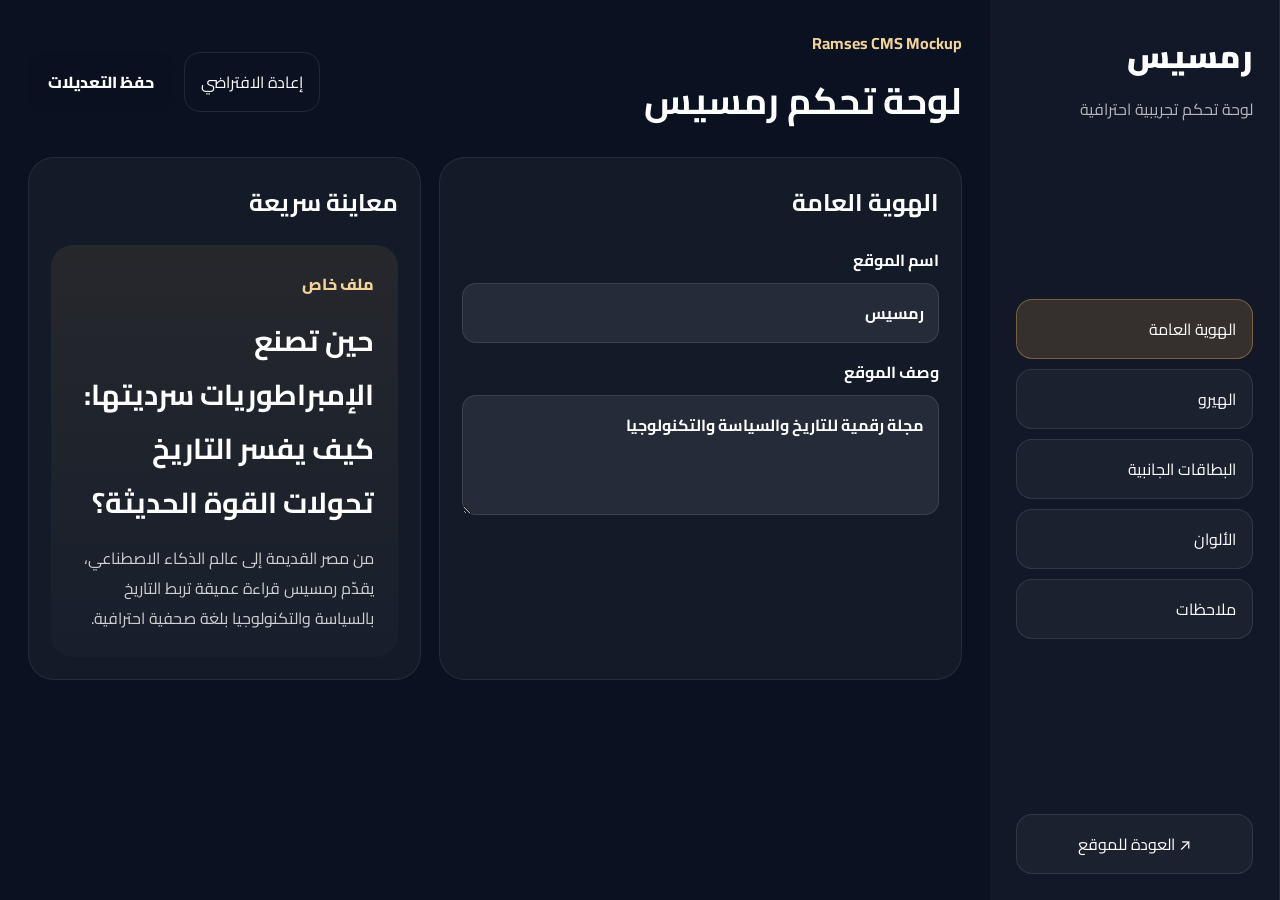
==== admin.html @ 922042e0 "Add files via upload" ====
<!DOCTYPE html>
<html lang="ar" dir="rtl">
<head>
  <meta charset="UTF-8" />
  <meta name="viewport" content="width=device-width, initial-scale=1.0" />
  <title>لوحة تحكم رمسيس</title>
  <link rel="preconnect" href="https://fonts.googleapis.com">
  <link rel="preconnect" href="https://fonts.gstatic.com" crossorigin>
  <link href="https://fonts.googleapis.com/css2?family=Cairo:wght@400;600;700;800;900&family=Inter:wght@400;500;600;700;800&display=swap" rel="stylesheet">
  <link rel="stylesheet" href="styles.css" />
</head>
<body class="admin-body">
  <div class="admin-layout">
    <aside class="admin-sidebar">
      <div>
        <div class="admin-logo">رمسيس</div>
        <p class="admin-sub">لوحة تحكم تجريبية احترافية</p>
      </div>
      <nav class="admin-nav">
        <button class="tab-btn active" data-tab="general">الهوية العامة</button>
        <button class="tab-btn" data-tab="hero">الهيرو</button>
        <button class="tab-btn" data-tab="mini">البطاقات الجانبية</button>
        <button class="tab-btn" data-tab="colors">الألوان</button>
        <button class="tab-btn" data-tab="notes">ملاحظات</button>
      </nav>
      <a href="index.html" class="back-site">↗ العودة للموقع</a>
    </aside>

    <main class="admin-main">
      <header class="admin-header">
        <div>
          <span class="admin-kicker">Ramses CMS Mockup</span>
          <h1>لوحة تحكم رمسيس</h1>
        </div>
        <div class="admin-actions">
          <button id="resetData" class="ghost-btn">إعادة الافتراضي</button>
          <button id="saveData" class="primary-btn">حفظ التعديلات</button>
        </div>
      </header>

      <section class="admin-grid">
        <div class="panel tab-panel active" id="general">
          <h2>الهوية العامة</h2>
          <label>اسم الموقع
            <input type="text" id="siteName" />
          </label>
          <label>وصف الموقع
            <textarea id="siteTag"></textarea>
          </label>
        </div>

        <div class="panel tab-panel" id="hero">
          <h2>قسم الهيرو</h2>
          <label>التصنيف
            <input type="text" id="heroCategoryInput" />
          </label>
          <label>العنوان الرئيسي
            <textarea id="heroTitleInput"></textarea>
          </label>
          <label>الوصف
            <textarea id="heroDescInput"></textarea>
          </label>
          <label>رابط الصورة
            <input type="text" id="heroImageInput" />
          </label>
        </div>

        <div class="panel tab-panel" id="mini">
          <h2>البطاقات الجانبية</h2>
          <label>بطاقة 1
            <input type="text" id="mini1Input" />
          </label>
          <label>بطاقة 2
            <input type="text" id="mini2Input" />
          </label>
          <label>بطاقة 3
            <input type="text" id="mini3Input" />
          </label>
        </div>

        <div class="panel tab-panel" id="colors">
          <h2>ألوان الواجهة</h2>
          <label>اللون الأساسي
            <input type="color" id="primaryColor" />
          </label>
          <label>لون الخلفية الداكنة
            <input type="color" id="darkColor" />
          </label>
          <label>لون البطاقات الفاتحة
            <input type="color" id="surfaceColor" />
          </label>
        </div>

        <div class="panel tab-panel" id="notes">
          <h2>مهم</h2>
          <div class="note-box">
            هذه اللوحة حالياً Front-end فقط وتخزن التعديلات داخل المتصفح عبر <strong>localStorage</strong>.
            لاحقاً يمكن تحويلها إلى لوحة تحكم حقيقية بربطها مع Supabase أو Firebase أو أي Backend.
          </div>
        </div>

        <div class="panel preview-panel">
          <h2>معاينة سريعة</h2>
          <div class="preview-card">
            <span id="previewCategory">ملف خاص</span>
            <h3 id="previewTitle">عنوان المقال الرئيسي</h3>
            <p id="previewDesc">وصف قصير للغلاف الرئيسي في الصفحة.</p>
          </div>
        </div>
      </section>
    </main>
  </div>

  <script src="admin.js"></script>
</body>
</html>
---- styles.css ----
:root {
  --bg: #0b1020;
  --bg-soft: #121a31;
  --surface: #f4efe7;
  --surface-2: #ffffff;
  --text: #111827;
  --muted: #667085;
  --gold: #b08a47;
  --gold-soft: rgba(176, 138, 71, 0.18);
  --border: rgba(255,255,255,0.12);
  --shadow: 0 16px 40px rgba(5, 10, 20, 0.12);
  --radius: 24px;
  --container: 1240px;
}

* { box-sizing: border-box; }
html { scroll-behavior: smooth; }
body {
  margin: 0;
  font-family: "Cairo", "Inter", system-ui, sans-serif;
  color: var(--text);
  background: linear-gradient(180deg, #f8f6f1 0%, #ffffff 28%, #f8f6f1 100%);
}
a { color: inherit; text-decoration: none; }
img { max-width: 100%; display: block; }
.container { width: min(100% - 32px, var(--container)); margin: 0 auto; }

.topbar {
  position: sticky; top: 0; z-index: 50;
  background: rgba(10, 15, 30, 0.9);
  backdrop-filter: blur(16px);
  border-bottom: 1px solid var(--border);
}
.topbar-inner {
  min-height: 76px; display: flex; align-items: center; justify-content: space-between; gap: 20px;
}
.brand-wrap { display: flex; align-items: center; gap: 14px; color: #fff; }
.menu-btn, .lang-toggle, .admin-link {
  border: 1px solid rgba(255,255,255,.16);
  background: rgba(255,255,255,.06);
  color: #fff; border-radius: 14px; padding: 10px 14px; font: inherit;
}
.brand { font-size: 1.9rem; font-weight: 900; letter-spacing: .3px; }
.brand-sub { color: rgba(255,255,255,.74); font-size: .95rem; }
.top-actions { display: flex; align-items: center; gap: 10px; }

.main-nav {
  background: #fff; border-bottom: 1px solid rgba(17,24,39,.08);
}
.nav-inner {
  min-height: 58px; display: flex; align-items: center; gap: 26px; overflow-x: auto;
}
.nav-inner a { font-weight: 700; color: #243041; white-space: nowrap; }

.hero { padding: 28px 0 24px; }
.hero-grid { display: grid; grid-template-columns: 1.8fr .9fr; gap: 22px; }
.hero-main {
  position: relative; min-height: 600px; border-radius: 36px; overflow: hidden; box-shadow: var(--shadow);
}
.hero-main img { width: 100%; height: 100%; object-fit: cover; }
.hero-overlay {
  position: absolute; inset: 0;
  background: linear-gradient(180deg, rgba(5,8,18,.08), rgba(5,8,18,.58) 55%, rgba(5,8,18,.9));
}
.hero-content {
  position: absolute; inset-inline: 0; bottom: 0; padding: 34px;
  color: #fff; z-index: 2;
}
.eyebrow, .section-kicker, .card-tag, .mini-tag {
  display: inline-flex; align-items: center; gap: 8px;
  background: var(--gold-soft); color: var(--gold); font-weight: 800; border-radius: 999px;
  padding: 8px 14px; font-size: .88rem;
}
.hero-content h1 { font-size: clamp(2rem, 4vw, 4rem); line-height: 1.15; margin: 16px 0 12px; max-width: 820px; }
.hero-content p { max-width: 780px; font-size: 1.06rem; color: rgba(255,255,255,.84); }
.hero-meta { display: flex; align-items: center; gap: 10px; color: rgba(255,255,255,.8); font-size: .95rem; margin-top: 12px; }
.hero-side { display: grid; gap: 16px; }
.mini-card {
  background: #fff; border: 1px solid rgba(17,24,39,.08); border-radius: 28px; padding: 22px; min-height: 188px;
  display: flex; justify-content: space-between; gap: 16px; box-shadow: var(--shadow);
}
.mini-card h3 { margin: 14px 0 0; font-size: 1.25rem; line-height: 1.35; }
.mini-arrow { font-size: 1.5rem; color: var(--gold); }

.ticker-wrap { padding: 0 0 24px; }
.ticker {
  background: linear-gradient(135deg, #121a31, #1c2746); color: #fff;
  border-radius: 22px; padding: 14px 18px; display: flex; gap: 18px; overflow: hidden; align-items: center;
}
.ticker-label { font-weight: 800; color: #f2d39a; white-space: nowrap; }
.ticker-track { display: flex; gap: 28px; white-space: nowrap; animation: ticker 22s linear infinite; }
@keyframes ticker { from { transform: translateX(0);} to { transform: translateX(-35%);} }

.section { padding: 58px 0; }
.section.alt { background: linear-gradient(180deg, rgba(10,15,30,.03), rgba(10,15,30,.06)); }
.section-head {
  display: flex; justify-content: space-between; align-items: end; gap: 20px; margin-bottom: 24px;
}
.section-head h2 { font-size: clamp(1.8rem, 2.5vw, 3rem); margin: 10px 0 0; }
.section-head p { max-width: 620px; color: var(--muted); font-size: 1rem; }
.cards-grid.three { display: grid; grid-template-columns: repeat(3, 1fr); gap: 22px; }
.article-card {
  background: var(--surface-2); border-radius: 28px; overflow: hidden; box-shadow: var(--shadow); border: 1px solid rgba(17,24,39,.06);
}
.article-card img { width: 100%; height: 240px; object-fit: cover; }
.card-body { padding: 22px; }
.card-body h3 { font-size: 1.28rem; line-height: 1.4; margin: 14px 0 10px; }
.card-body p { color: var(--muted); margin: 0; }
.feature-row { display: grid; grid-template-columns: 1.45fr .8fr; gap: 22px; }
.wide-card {
  display: grid; grid-template-columns: 1.1fr 1fr; background: #fff; border-radius: 30px; overflow: hidden; box-shadow: var(--shadow);
}
.wide-card img { width: 100%; height: 100%; min-height: 420px; object-fit: cover; }
.wide-card-content { padding: 28px; align-self: center; }
.wide-card-content h3 { font-size: clamp(1.7rem, 2vw, 2.4rem); line-height: 1.28; margin: 16px 0 10px; }
.wide-card-content p { color: var(--muted); font-size: 1rem; }
.stacked-cards { display: grid; gap: 22px; }
.stack-card {
  background: #fff; border-radius: 28px; padding: 28px; box-shadow: var(--shadow); min-height: 199px; display: flex; flex-direction: column; justify-content: center;
}
.stack-card h3 { margin: 0 0 10px; font-size: 1.35rem; line-height: 1.4; }
.stack-card p { margin: 0; color: var(--muted); }

.dark-section {
  background: radial-gradient(circle at top right, rgba(176,138,71,.18), transparent 22%), linear-gradient(135deg, #08101f, #121a31 60%, #0a1324);
  color: #fff;
}
.section-head.light p, .section-kicker.light { color: rgba(255,255,255,.78); }
.stats-grid { display: grid; grid-template-columns: repeat(4, 1fr); gap: 18px; }
.stat-card {
  border: 1px solid rgba(255,255,255,.1); background: rgba(255,255,255,.04); border-radius: 24px; padding: 26px;
  display: flex; flex-direction: column; gap: 10px;
}
.stat-card strong { font-size: 2.4rem; color: #f2d39a; }

.newsletter-box {
  background: linear-gradient(135deg, #ffffff, #f5efe5); border: 1px solid rgba(17,24,39,.06); border-radius: 30px;
  padding: 30px; display: flex; justify-content: space-between; align-items: center; gap: 24px; box-shadow: var(--shadow);
}
.newsletter-form { display: flex; gap: 12px; width: min(100%, 500px); }
.newsletter-form input {
  flex: 1; min-width: 0; border: 1px solid rgba(17,24,39,.12); border-radius: 16px; padding: 15px 16px; font: inherit;
}
.newsletter-form button, .primary-btn {
  border: none; background: var(--bg); color: #fff; border-radius: 16px; padding: 15px 20px; font: inherit; font-weight: 800; cursor: pointer;
}

.footer { background: #09101d; color: #fff; padding: 30px 0; }
.footer-inner { display: flex; justify-content: space-between; gap: 20px; align-items: center; }
.footer-inner p { color: rgba(255,255,255,.72); max-width: 540px; }
.footer-links { display: flex; gap: 18px; flex-wrap: wrap; }
.footer-links a { color: rgba(255,255,255,.86); }

.reveal { opacity: 0; transform: translateY(26px); transition: .8s ease; }
.reveal.visible { opacity: 1; transform: translateY(0); }
.delay-1 { transition-delay: .1s; }
.delay-2 { transition-delay: .2s; }
.delay-3 { transition-delay: .3s; }

/* admin */
.admin-body { background: #0a1120; color: #fff; }
.admin-layout { min-height: 100vh; display: grid; grid-template-columns: 290px 1fr; }
.admin-sidebar {
  padding: 26px; border-inline-start: 1px solid rgba(255,255,255,.08); background: rgba(255,255,255,.03);
  display: flex; flex-direction: column; justify-content: space-between; gap: 24px;
}
.admin-logo { font-size: 2rem; font-weight: 900; }
.admin-sub { color: rgba(255,255,255,.68); margin: 8px 0 0; }
.admin-nav { display: grid; gap: 10px; }
.tab-btn, .ghost-btn, .back-site {
  border: 1px solid rgba(255,255,255,.1); background: rgba(255,255,255,.04); color: #fff; padding: 14px 16px;
  border-radius: 16px; font: inherit; text-align: start; cursor: pointer;
}
.tab-btn.active { background: rgba(176,138,71,.22); border-color: rgba(176,138,71,.55); }
.back-site { display: inline-block; text-align: center; }
.admin-main { padding: 28px; }
.admin-header { display: flex; justify-content: space-between; gap: 20px; align-items: center; margin-bottom: 22px; }
.admin-kicker { color: #f2d39a; font-weight: 700; }
.admin-header h1 { margin: 8px 0 0; font-size: 2.3rem; }
.admin-actions { display: flex; gap: 10px; }
.ghost-btn { background: transparent; }
.admin-grid { display: grid; grid-template-columns: 1.2fr .9fr; gap: 18px; }
.panel {
  background: rgba(255,255,255,.04); border: 1px solid rgba(255,255,255,.08); border-radius: 26px; padding: 22px;
}
.tab-panel { display: none; }
.tab-panel.active { display: block; }
.panel h2 { margin-top: 0; }
.panel label { display: block; margin-bottom: 14px; font-weight: 700; }
.panel input, .panel textarea {
  width: 100%; margin-top: 8px; background: rgba(255,255,255,.08); color: #fff; border: 1px solid rgba(255,255,255,.1);
  border-radius: 14px; padding: 14px; font: inherit;
}
.panel textarea { min-height: 120px; resize: vertical; }
.preview-card {
  min-height: 280px; border-radius: 22px; padding: 24px; background: linear-gradient(180deg, rgba(176,138,71,.12), rgba(255,255,255,.02));
  display: flex; flex-direction: column; justify-content: end; gap: 14px;
}
.preview-card span { color: #f2d39a; font-weight: 800; }
.preview-card h3 { font-size: 1.8rem; margin: 0; }
.preview-card p { margin: 0; color: rgba(255,255,255,.78); }
.note-box { color: rgba(255,255,255,.82); line-height: 1.8; }

@media (max-width: 1100px) {
  .hero-grid, .feature-row, .stats-grid, .admin-grid { grid-template-columns: 1fr; }
  .cards-grid.three { grid-template-columns: repeat(2, 1fr); }
  .wide-card { grid-template-columns: 1fr; }
  .admin-layout { grid-template-columns: 1fr; }
}

@media (max-width: 760px) {
  .topbar-inner, .section-head, .newsletter-box, .footer-inner { flex-direction: column; align-items: stretch; }
  .brand-wrap { flex-wrap: wrap; }
  .cards-grid.three { grid-template-columns: 1fr; }
  .hero-main { min-height: 500px; }
  .hero-content { padding: 22px; }
  .newsletter-form { flex-direction: column; width: 100%; }
  .admin-header { flex-direction: column; align-items: stretch; }
}
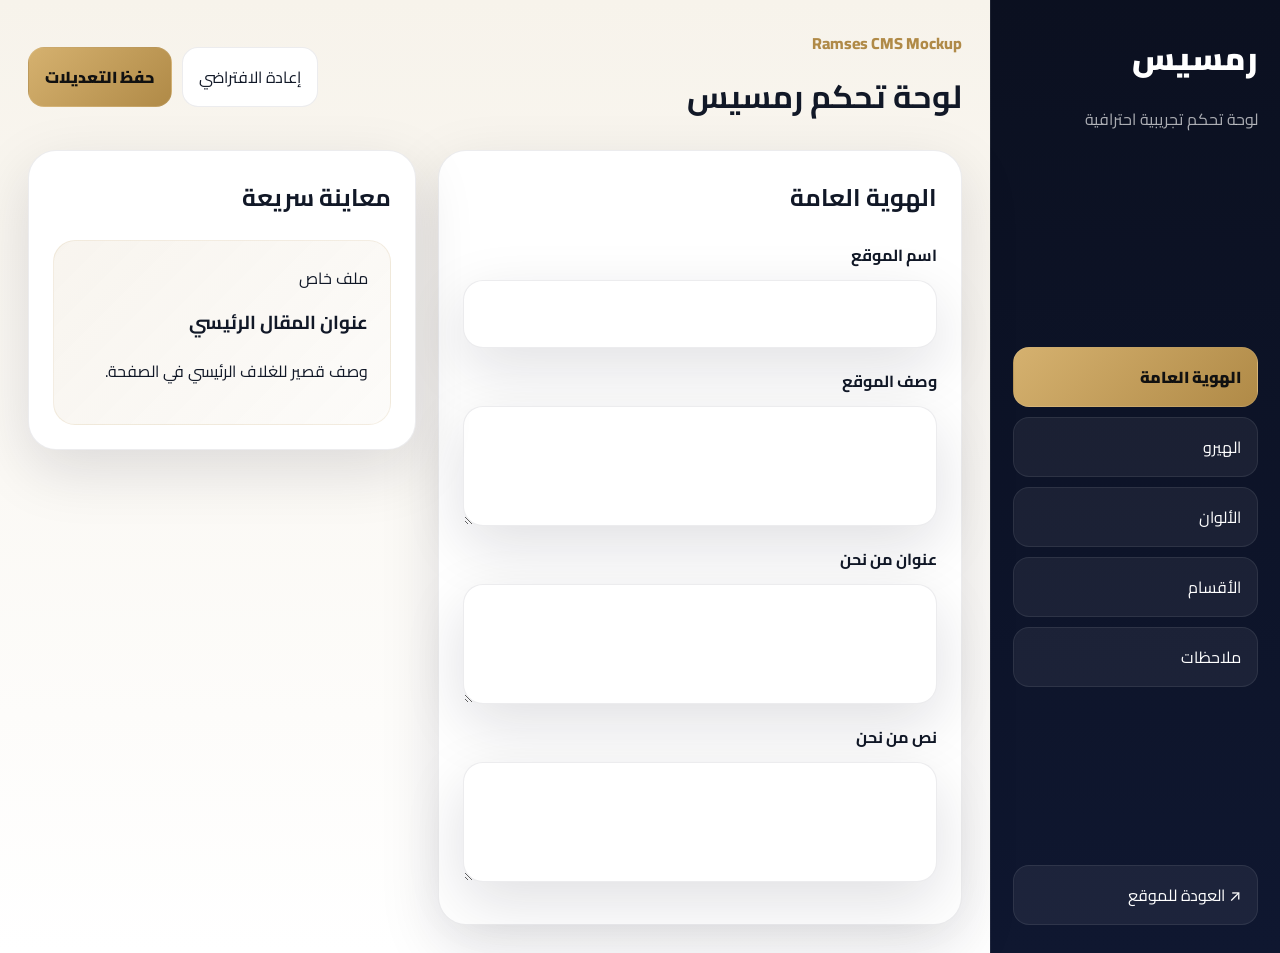
==== commit 7c5805b8: "Add files via upload" ====
--- a/admin.html
+++ b/admin.html
@@ -19,8 +19,8 @@
       <nav class="admin-nav">
         <button class="tab-btn active" data-tab="general">الهوية العامة</button>
         <button class="tab-btn" data-tab="hero">الهيرو</button>
-        <button class="tab-btn" data-tab="mini">البطاقات الجانبية</button>
         <button class="tab-btn" data-tab="colors">الألوان</button>
+        <button class="tab-btn" data-tab="sections">الأقسام</button>
         <button class="tab-btn" data-tab="notes">ملاحظات</button>
       </nav>
       <a href="index.html" class="back-site">↗ العودة للموقع</a>
@@ -41,61 +41,39 @@
       <section class="admin-grid">
         <div class="panel tab-panel active" id="general">
           <h2>الهوية العامة</h2>
-          <label>اسم الموقع
-            <input type="text" id="siteName" />
-          </label>
-          <label>وصف الموقع
-            <textarea id="siteTag"></textarea>
-          </label>
+          <label>اسم الموقع<input type="text" id="siteName" /></label>
+          <label>وصف الموقع<textarea id="siteTag"></textarea></label>
+          <label>عنوان من نحن<textarea id="aboutTitleInput"></textarea></label>
+          <label>نص من نحن<textarea id="aboutTextInput"></textarea></label>
         </div>
 
         <div class="panel tab-panel" id="hero">
           <h2>قسم الهيرو</h2>
-          <label>التصنيف
-            <input type="text" id="heroCategoryInput" />
-          </label>
-          <label>العنوان الرئيسي
-            <textarea id="heroTitleInput"></textarea>
-          </label>
-          <label>الوصف
-            <textarea id="heroDescInput"></textarea>
-          </label>
-          <label>رابط الصورة
-            <input type="text" id="heroImageInput" />
-          </label>
-        </div>
-
-        <div class="panel tab-panel" id="mini">
-          <h2>البطاقات الجانبية</h2>
-          <label>بطاقة 1
-            <input type="text" id="mini1Input" />
-          </label>
-          <label>بطاقة 2
-            <input type="text" id="mini2Input" />
-          </label>
-          <label>بطاقة 3
-            <input type="text" id="mini3Input" />
-          </label>
+          <label>التصنيف<input type="text" id="heroCategoryInput" /></label>
+          <label>العنوان الرئيسي<textarea id="heroTitleInput"></textarea></label>
+          <label>الوصف<textarea id="heroDescInput"></textarea></label>
+          <label>رابط الصورة<input type="text" id="heroImageInput" /></label>
         </div>
 
         <div class="panel tab-panel" id="colors">
           <h2>ألوان الواجهة</h2>
-          <label>اللون الأساسي
-            <input type="color" id="primaryColor" />
-          </label>
-          <label>لون الخلفية الداكنة
-            <input type="color" id="darkColor" />
-          </label>
-          <label>لون البطاقات الفاتحة
-            <input type="color" id="surfaceColor" />
-          </label>
+          <label>اللون الأساسي<input type="color" id="primaryColor" /></label>
+          <label>لون الخلفية الداكنة<input type="color" id="darkColor" /></label>
+          <label>لون البطاقات الفاتحة<input type="color" id="surfaceColor" /></label>
+        </div>
+
+        <div class="panel tab-panel" id="sections">
+          <h2>محتوى إضافي</h2>
+          <label>عنوان الاشتراك بالنشرة<textarea id="newsletterTitleInput"></textarea></label>
+          <label>نص الاشتراك<textarea id="newsletterTextInput"></textarea></label>
+          <label>روابط التواصل (سطر لكل رابط)<textarea id="socialLinksInput"></textarea></label>
         </div>
 
         <div class="panel tab-panel" id="notes">
           <h2>مهم</h2>
           <div class="note-box">
-            هذه اللوحة حالياً Front-end فقط وتخزن التعديلات داخل المتصفح عبر <strong>localStorage</strong>.
-            لاحقاً يمكن تحويلها إلى لوحة تحكم حقيقية بربطها مع Supabase أو Firebase أو أي Backend.
+            هذه اللوحة ما زالت Front-end فقط وتخزن التعديلات داخل المتصفح عبر <strong>localStorage</strong>.
+            البنية أصبحت أقوى، وفي الخطوة التالية يمكن ربط المقالات والاشتراكات ولوحة التحكم فعليًا مع Supabase.
           </div>
         </div>
 
--- a/styles.css
+++ b/styles.css
@@ -1,219 +1,355 @@
 :root {
   --bg: #0b1020;
-  --bg-soft: #121a31;
+  --bg-2: #121935;
+  --gold: #b08a47;
+  --gold-soft: rgba(176, 138, 71, 0.14);
   --surface: #f4efe7;
   --surface-2: #ffffff;
+  --surface-3: rgba(255,255,255,0.7);
   --text: #111827;
-  --muted: #667085;
-  --gold: #b08a47;
-  --gold-soft: rgba(176, 138, 71, 0.18);
-  --border: rgba(255,255,255,0.12);
-  --shadow: 0 16px 40px rgba(5, 10, 20, 0.12);
-  --radius: 24px;
+  --muted: #596579;
+  --border: rgba(255,255,255,.14);
+  --line: rgba(17,24,39,.08);
+  --shadow: 0 20px 60px rgba(12, 18, 35, 0.13);
+  --shadow-strong: 0 30px 80px rgba(8, 12, 25, 0.22);
   --container: 1240px;
+  --radius-xl: 34px;
+  --radius-lg: 26px;
+  --radius-md: 20px;
+  --transition: all .35s ease;
+}
+
+html[data-theme="dark"] {
+  --surface: #101829;
+  --surface-2: #111a2d;
+  --surface-3: rgba(16,24,41,0.82);
+  --text: #eef2ff;
+  --muted: #b3bdd0;
+  --line: rgba(255,255,255,.08);
+  --shadow: 0 20px 60px rgba(0, 0, 0, .28);
+  background: #070b14;
 }
 
 * { box-sizing: border-box; }
 html { scroll-behavior: smooth; }
 body {
   margin: 0;
-  font-family: "Cairo", "Inter", system-ui, sans-serif;
+  font-family: "Cairo", "Inter", sans-serif;
   color: var(--text);
-  background: linear-gradient(180deg, #f8f6f1 0%, #ffffff 28%, #f8f6f1 100%);
+  background:
+    radial-gradient(circle at top right, rgba(176,138,71,.1), transparent 28%),
+    linear-gradient(180deg, #f8f6f1 0%, #ffffff 26%, #f7f2e8 100%);
+  overflow-x: hidden;
+}
+html[data-theme="dark"] body {
+  background:
+    radial-gradient(circle at top right, rgba(176,138,71,.12), transparent 24%),
+    linear-gradient(180deg, #070b14 0%, #0c1322 42%, #09111f 100%);
 }
 a { color: inherit; text-decoration: none; }
-img { max-width: 100%; display: block; }
-.container { width: min(100% - 32px, var(--container)); margin: 0 auto; }
+img { display: block; max-width: 100%; }
+button, input, textarea { font: inherit; }
+.container { width: min(100% - 32px, var(--container)); margin: 0 auto; position: relative; z-index: 2; }
+.desktop-only { display: block; }
+.mobile-only { display: none; }
+
+.bg-orb {
+  position: fixed;
+  border-radius: 999px;
+  filter: blur(60px);
+  pointer-events: none;
+  z-index: 0;
+  opacity: .5;
+  animation: floatOrb 12s ease-in-out infinite;
+}
+.orb-1 { width: 260px; height: 260px; background: rgba(176,138,71,.18); top: 90px; right: -60px; }
+.orb-2 { width: 180px; height: 180px; background: rgba(30,61,122,.16); bottom: 100px; left: -40px; animation-delay: -4s; }
+@keyframes floatOrb { 0%,100% { transform: translateY(0px); } 50% { transform: translateY(26px); } }
 
 .topbar {
-  position: sticky; top: 0; z-index: 50;
-  background: rgba(10, 15, 30, 0.9);
-  backdrop-filter: blur(16px);
+  position: sticky;
+  top: 0;
+  z-index: 60;
+  background: rgba(10, 15, 30, .88);
+  backdrop-filter: blur(18px);
   border-bottom: 1px solid var(--border);
 }
 .topbar-inner {
-  min-height: 76px; display: flex; align-items: center; justify-content: space-between; gap: 20px;
+  min-height: 84px;
+  display: grid;
+  grid-template-columns: auto 1fr auto;
+  gap: 18px;
+  align-items: center;
 }
 .brand-wrap { display: flex; align-items: center; gap: 14px; color: #fff; }
-.menu-btn, .lang-toggle, .admin-link {
+.brand { font-size: 1.9rem; font-weight: 900; letter-spacing: .3px; }
+.brand-sub { color: rgba(255,255,255,.74); font-size: .95rem; }
+.menu-btn, .lang-toggle, .admin-link, .theme-toggle {
   border: 1px solid rgba(255,255,255,.16);
   background: rgba(255,255,255,.06);
-  color: #fff; border-radius: 14px; padding: 10px 14px; font: inherit;
-}
-.brand { font-size: 1.9rem; font-weight: 900; letter-spacing: .3px; }
-.brand-sub { color: rgba(255,255,255,.74); font-size: .95rem; }
+  color: #fff;
+  border-radius: 16px;
+  padding: 11px 15px;
+  transition: var(--transition);
+}
+.menu-btn:hover, .lang-toggle:hover, .admin-link:hover, .theme-toggle:hover { transform: translateY(-2px); background: rgba(255,255,255,.12); }
 .top-actions { display: flex; align-items: center; gap: 10px; }
-
-.main-nav {
-  background: #fff; border-bottom: 1px solid rgba(17,24,39,.08);
-}
-.nav-inner {
-  min-height: 58px; display: flex; align-items: center; gap: 26px; overflow-x: auto;
-}
-.nav-inner a { font-weight: 700; color: #243041; white-space: nowrap; }
-
-.hero { padding: 28px 0 24px; }
-.hero-grid { display: grid; grid-template-columns: 1.8fr .9fr; gap: 22px; }
-.hero-main {
-  position: relative; min-height: 600px; border-radius: 36px; overflow: hidden; box-shadow: var(--shadow);
-}
-.hero-main img { width: 100%; height: 100%; object-fit: cover; }
-.hero-overlay {
-  position: absolute; inset: 0;
-  background: linear-gradient(180deg, rgba(5,8,18,.08), rgba(5,8,18,.58) 55%, rgba(5,8,18,.9));
-}
-.hero-content {
-  position: absolute; inset-inline: 0; bottom: 0; padding: 34px;
-  color: #fff; z-index: 2;
-}
+.top-search-wrap {
+  display: flex; align-items: center; gap: 10px;
+  background: rgba(255,255,255,.08);
+  border: 1px solid rgba(255,255,255,.12);
+  border-radius: 18px;
+  padding: 0 14px;
+  height: 54px;
+  max-width: 560px;
+  width: 100%;
+  justify-self: center;
+}
+.top-search-wrap svg { width: 20px; height: 20px; fill: rgba(255,255,255,.72); }
+.top-search-wrap input { background: transparent; border: 0; outline: none; color: #fff; width: 100%; }
+.top-search-wrap input::placeholder { color: rgba(255,255,255,.62); }
+
+.main-nav { background: var(--surface-3); border-bottom: 1px solid var(--line); backdrop-filter: blur(16px); position: sticky; top: 84px; z-index: 40; }
+.nav-inner { min-height: 60px; display: flex; align-items: center; gap: 28px; overflow-x: auto; }
+.nav-inner a { font-weight: 800; color: var(--text); white-space: nowrap; position: relative; }
+.nav-inner a::after { content: ""; position: absolute; inset-inline-start: 0; bottom: -10px; width: 0; height: 3px; background: var(--gold); border-radius: 999px; transition: var(--transition); }
+.nav-inner a:hover::after { width: 100%; }
+
+.glass-panel {
+  background: linear-gradient(180deg, rgba(255,255,255,.65), rgba(255,255,255,.4));
+  backdrop-filter: blur(18px);
+  border: 1px solid rgba(255,255,255,.24);
+  box-shadow: var(--shadow);
+}
+html[data-theme="dark"] .glass-panel {
+  background: linear-gradient(180deg, rgba(17,26,45,.82), rgba(17,26,45,.68));
+  border-color: rgba(255,255,255,.08);
+}
+
+.hero { padding: 30px 0 24px; }
+.hero-grid { display: grid; grid-template-columns: 1.8fr .95fr; gap: 22px; }
+.hero-main, .article-card, .news-section-card, .sidebar-card, .about-card, .newsletter-shell, .article-content-card {
+  transform: translateY(0);
+  transition: var(--transition);
+}
+.hero-main:hover, .article-card:hover, .news-section-card:hover, .sidebar-card:hover, .about-card:hover, .news-item:hover {
+  transform: translateY(-6px);
+}
+.floating-card { animation: gentleFloat 7s ease-in-out infinite; }
+@keyframes gentleFloat { 0%,100% { transform: translateY(0); } 50% { transform: translateY(-8px); } }
+.hero-main { position: relative; min-height: 660px; border-radius: 38px; overflow: hidden; box-shadow: var(--shadow-strong); }
+.hero-main img { width: 100%; height: 100%; object-fit: cover; transform: scale(1.02); }
+.hero-overlay { position: absolute; inset: 0; background: linear-gradient(180deg, rgba(5,8,18,.08), rgba(5,8,18,.52) 55%, rgba(5,8,18,.94)); }
+.hero-content { position: absolute; inset-inline: 0; bottom: 0; padding: 38px; color: #fff; z-index: 2; }
 .eyebrow, .section-kicker, .card-tag, .mini-tag {
   display: inline-flex; align-items: center; gap: 8px;
-  background: var(--gold-soft); color: var(--gold); font-weight: 800; border-radius: 999px;
-  padding: 8px 14px; font-size: .88rem;
-}
-.hero-content h1 { font-size: clamp(2rem, 4vw, 4rem); line-height: 1.15; margin: 16px 0 12px; max-width: 820px; }
-.hero-content p { max-width: 780px; font-size: 1.06rem; color: rgba(255,255,255,.84); }
-.hero-meta { display: flex; align-items: center; gap: 10px; color: rgba(255,255,255,.8); font-size: .95rem; margin-top: 12px; }
+  background: var(--gold-soft);
+  color: var(--gold);
+  font-weight: 800;
+  border-radius: 999px;
+  padding: 8px 14px;
+  font-size: .88rem;
+  border: 1px solid rgba(176,138,71,.16);
+}
+.section-kicker.light { background: rgba(255,255,255,.08); color: #f4d8a0; border-color: rgba(255,255,255,.1); }
+.hero-content h1 { font-size: clamp(2.1rem, 4vw, 4.2rem); line-height: 1.08; margin: 18px 0 14px; max-width: 820px; }
+.hero-content p { max-width: 760px; font-size: 1.07rem; color: rgba(255,255,255,.84); }
+.hero-meta, .article-meta-row, .card-meta { display: flex; align-items: center; gap: 10px; color: rgba(255,255,255,.8); font-size: .95rem; margin-top: 12px; flex-wrap: wrap; }
+.hero-actions { display: flex; gap: 12px; align-items: center; margin-top: 16px; }
+.hero-read-btn, .read-link {
+  display: inline-block;
+  margin-top: 16px;
+  padding: 13px 18px;
+  background: rgba(255,255,255,.13);
+  border: 1px solid rgba(255,255,255,.16);
+  color: #fff;
+  border-radius: 16px;
+  font-weight: 800;
+  transition: var(--transition);
+}
+.hero-read-btn:hover, .read-link:hover { transform: translateY(-2px); }
+.read-link { color: var(--bg); background: var(--surface); border-color: var(--line); }
+html[data-theme="dark"] .read-link { color: #fff; background: rgba(255,255,255,.08); border-color: rgba(255,255,255,.08); }
 .hero-side { display: grid; gap: 16px; }
 .mini-card {
-  background: #fff; border: 1px solid rgba(17,24,39,.08); border-radius: 28px; padding: 22px; min-height: 188px;
-  display: flex; justify-content: space-between; gap: 16px; box-shadow: var(--shadow);
-}
+  background: var(--surface-2); border: 1px solid var(--line); border-radius: 30px; padding: 22px;
+  min-height: 198px; display: flex; justify-content: space-between; gap: 16px; box-shadow: var(--shadow); transition: var(--transition);
+}
+.mini-card:nth-child(1) { animation: appearUp .7s ease both; }
+.mini-card:nth-child(2) { animation: appearUp .9s ease both; }
+.mini-card:nth-child(3) { animation: appearUp 1.1s ease both; }
 .mini-card h3 { margin: 14px 0 0; font-size: 1.25rem; line-height: 1.35; }
 .mini-arrow { font-size: 1.5rem; color: var(--gold); }
 
-.ticker-wrap { padding: 0 0 24px; }
-.ticker {
-  background: linear-gradient(135deg, #121a31, #1c2746); color: #fff;
-  border-radius: 22px; padding: 14px 18px; display: flex; gap: 18px; overflow: hidden; align-items: center;
-}
-.ticker-label { font-weight: 800; color: #f2d39a; white-space: nowrap; }
-.ticker-track { display: flex; gap: 28px; white-space: nowrap; animation: ticker 22s linear infinite; }
+.ticker-wrap { padding: 0 0 28px; }
+.ticker { color: #fff; border-radius: 24px; padding: 15px 18px; display: flex; gap: 18px; overflow: hidden; align-items: center; background: linear-gradient(135deg, #121a31, #1c2746); }
+.ticker-label { font-weight: 900; color: #f2d39a; white-space: nowrap; }
+.ticker-track { display: flex; gap: 28px; white-space: nowrap; animation: ticker 24s linear infinite; }
 @keyframes ticker { from { transform: translateX(0);} to { transform: translateX(-35%);} }
 
-.section { padding: 58px 0; }
+.section { padding: 66px 0; position: relative; z-index: 1; }
 .section.alt { background: linear-gradient(180deg, rgba(10,15,30,.03), rgba(10,15,30,.06)); }
-.section-head {
-  display: flex; justify-content: space-between; align-items: end; gap: 20px; margin-bottom: 24px;
-}
-.section-head h2 { font-size: clamp(1.8rem, 2.5vw, 3rem); margin: 10px 0 0; }
-.section-head p { max-width: 620px; color: var(--muted); font-size: 1rem; }
+html[data-theme="dark"] .section.alt { background: linear-gradient(180deg, rgba(255,255,255,.02), rgba(255,255,255,.03)); }
+.section-head { display: flex; justify-content: space-between; align-items: end; gap: 20px; margin-bottom: 26px; }
+.section-head h2 { font-size: clamp(1.8rem, 2.5vw, 3.1rem); margin: 10px 0 0; }
+.section-head p { max-width: 640px; color: var(--muted); font-size: 1rem; }
+.mini-head h2 { margin-top: 12px; }
+.search-box input, .newsletter-form input, .newsletter-form button, .panel input, .panel textarea {
+  width: 100%; padding: 18px 20px; border: 1px solid var(--line); background: var(--surface-2); border-radius: 20px; font: inherit; box-shadow: var(--shadow);
+  color: var(--text);
+}
+.panel textarea { min-height: 120px; resize: vertical; }
+.premium-input input:focus, .top-search-wrap input:focus, .newsletter-form input:focus, .panel input:focus, .panel textarea:focus { outline: 2px solid rgba(176,138,71,.3); }
 .cards-grid.three { display: grid; grid-template-columns: repeat(3, 1fr); gap: 22px; }
 .article-card {
-  background: var(--surface-2); border-radius: 28px; overflow: hidden; box-shadow: var(--shadow); border: 1px solid rgba(17,24,39,.06);
-}
-.article-card img { width: 100%; height: 240px; object-fit: cover; }
-.card-body { padding: 22px; }
-.card-body h3 { font-size: 1.28rem; line-height: 1.4; margin: 14px 0 10px; }
-.card-body p { color: var(--muted); margin: 0; }
-.feature-row { display: grid; grid-template-columns: 1.45fr .8fr; gap: 22px; }
-.wide-card {
-  display: grid; grid-template-columns: 1.1fr 1fr; background: #fff; border-radius: 30px; overflow: hidden; box-shadow: var(--shadow);
-}
-.wide-card img { width: 100%; height: 100%; min-height: 420px; object-fit: cover; }
-.wide-card-content { padding: 28px; align-self: center; }
-.wide-card-content h3 { font-size: clamp(1.7rem, 2vw, 2.4rem); line-height: 1.28; margin: 16px 0 10px; }
-.wide-card-content p { color: var(--muted); font-size: 1rem; }
-.stacked-cards { display: grid; gap: 22px; }
-.stack-card {
-  background: #fff; border-radius: 28px; padding: 28px; box-shadow: var(--shadow); min-height: 199px; display: flex; flex-direction: column; justify-content: center;
-}
-.stack-card h3 { margin: 0 0 10px; font-size: 1.35rem; line-height: 1.4; }
-.stack-card p { margin: 0; color: var(--muted); }
-
-.dark-section {
-  background: radial-gradient(circle at top right, rgba(176,138,71,.18), transparent 22%), linear-gradient(135deg, #08101f, #121a31 60%, #0a1324);
-  color: #fff;
-}
-.section-head.light p, .section-kicker.light { color: rgba(255,255,255,.78); }
-.stats-grid { display: grid; grid-template-columns: repeat(4, 1fr); gap: 18px; }
-.stat-card {
-  border: 1px solid rgba(255,255,255,.1); background: rgba(255,255,255,.04); border-radius: 24px; padding: 26px;
-  display: flex; flex-direction: column; gap: 10px;
-}
-.stat-card strong { font-size: 2.4rem; color: #f2d39a; }
-
-.newsletter-box {
-  background: linear-gradient(135deg, #ffffff, #f5efe5); border: 1px solid rgba(17,24,39,.06); border-radius: 30px;
-  padding: 30px; display: flex; justify-content: space-between; align-items: center; gap: 24px; box-shadow: var(--shadow);
-}
-.newsletter-form { display: flex; gap: 12px; width: min(100%, 500px); }
-.newsletter-form input {
-  flex: 1; min-width: 0; border: 1px solid rgba(17,24,39,.12); border-radius: 16px; padding: 15px 16px; font: inherit;
-}
-.newsletter-form button, .primary-btn {
-  border: none; background: var(--bg); color: #fff; border-radius: 16px; padding: 15px 20px; font: inherit; font-weight: 800; cursor: pointer;
-}
-
-.footer { background: #09101d; color: #fff; padding: 30px 0; }
-.footer-inner { display: flex; justify-content: space-between; gap: 20px; align-items: center; }
-.footer-inner p { color: rgba(255,255,255,.72); max-width: 540px; }
-.footer-links { display: flex; gap: 18px; flex-wrap: wrap; }
-.footer-links a { color: rgba(255,255,255,.86); }
-
-.reveal { opacity: 0; transform: translateY(26px); transition: .8s ease; }
+  background: var(--surface-2); border-radius: 30px; overflow: hidden; box-shadow: var(--shadow); border: 1px solid var(--line);
+}
+.article-card img { width: 100%; height: 250px; object-fit: cover; transition: transform .6s ease; }
+.article-card:hover img { transform: scale(1.04); }
+.card-body { padding: 24px; }
+.card-body h3 { font-size: 1.3rem; line-height: 1.4; margin: 14px 0 10px; }
+.card-body p { color: var(--muted); margin: 0; min-height: 64px; }
+
+.news-sections-grid { display: grid; grid-template-columns: repeat(3, 1fr); gap: 22px; }
+.news-section-card { background: var(--surface-2); border-radius: 30px; padding: 22px; box-shadow: var(--shadow); border: 1px solid var(--line); }
+.news-section-head { display: flex; justify-content: space-between; align-items: center; margin-bottom: 18px; gap: 10px; }
+.news-section-head h3 { margin: 0; font-size: 1.3rem; }
+.news-section-head span { color: var(--muted); font-size: .92rem; }
+.news-item { display: grid; grid-template-columns: 88px 1fr; gap: 14px; padding: 14px 0; border-top: 1px solid var(--line); transition: var(--transition); }
+.news-item:first-of-type { border-top: 0; padding-top: 0; }
+.news-item img { width: 88px; height: 88px; border-radius: 18px; object-fit: cover; }
+.news-item strong { display: block; line-height: 1.45; }
+.news-item p { margin: 8px 0 0; color: var(--muted); font-size: .95rem; }
+
+.premium-split { overflow: hidden; }
+.split-grid { display: grid; grid-template-columns: 1.05fr .95fr; gap: 26px; align-items: center; }
+.about-card {
+  padding: 32px; border-radius: 34px; background: var(--surface-2); box-shadow: var(--shadow); border: 1px solid var(--line);
+}
+.about-card h2 { font-size: clamp(1.8rem, 2.7vw, 3rem); margin: 14px 0; }
+.about-card p { color: var(--muted); font-size: 1.04rem; line-height: 1.9; }
+.about-points { display: grid; gap: 14px; margin-top: 24px; }
+.about-point { display: grid; grid-template-columns: auto 1fr; gap: 14px; align-items: start; padding: 16px 18px; border-radius: 22px; background: rgba(176,138,71,.06); border: 1px solid rgba(176,138,71,.1); }
+.about-point strong { color: var(--gold); font-size: 1.25rem; }
+.about-visual { position: relative; min-height: 470px; }
+.about-stack { position: relative; width: 100%; height: 100%; min-height: 470px; }
+.floating-panel {
+  position: absolute; background: linear-gradient(180deg, rgba(255,255,255,.82), rgba(255,255,255,.65));
+  backdrop-filter: blur(22px); border: 1px solid rgba(255,255,255,.3); box-shadow: var(--shadow-strong); border-radius: 30px;
+}
+html[data-theme="dark"] .floating-panel { background: linear-gradient(180deg, rgba(18,25,53,.9), rgba(18,25,53,.8)); border-color: rgba(255,255,255,.08); }
+.floating-panel.big { inset: 60px 40px 120px 20px; padding: 32px; animation: floatCard 7s ease-in-out infinite; }
+.floating-panel.small { width: 120px; height: 120px; display: grid; place-items: center; font-weight: 900; animation: floatCard 8s ease-in-out infinite; }
+.panel-a { top: 10px; inset-inline-end: 20px; animation-delay: -1s; }
+.panel-b { bottom: 40px; inset-inline-start: 0; animation-delay: -2.4s; }
+.panel-c { bottom: 0; inset-inline-end: 80px; animation-delay: -3.2s; }
+.floating-panel.big h3 { font-size: 2rem; margin: 16px 0 10px; }
+.floating-panel.big p { color: var(--muted); line-height: 1.8; }
+@keyframes floatCard { 0%,100% { transform: translateY(0) rotate(0deg); } 50% { transform: translateY(-10px) rotate(.4deg); } }
+
+.dark-section { background: linear-gradient(135deg, var(--bg), var(--bg-2)); color: #fff; }
+.newsletter-shell {
+  border-radius: 36px; padding: 34px; display: grid; grid-template-columns: 1.1fr .9fr; gap: 24px; align-items: center;
+  background: linear-gradient(135deg, rgba(255,255,255,.08), rgba(255,255,255,.04)); border: 1px solid rgba(255,255,255,.1);
+}
+.newsletter-copy h2 { font-size: clamp(1.8rem, 2.6vw, 3rem); margin: 14px 0 10px; }
+.newsletter-copy p, .newsletter-note { color: rgba(255,255,255,.78); }
+.newsletter-form { display: grid; grid-template-columns: 1fr auto; gap: 12px; }
+.newsletter-form input { background: rgba(255,255,255,.08); color: #fff; border-color: rgba(255,255,255,.1); box-shadow: none; }
+.newsletter-form input::placeholder { color: rgba(255,255,255,.56); }
+.newsletter-form button { width: auto; padding-inline: 26px; background: linear-gradient(135deg, #d0a95d, #b08a47); color: #111; font-weight: 900; border: 0; cursor: pointer; box-shadow: none; }
+.newsletter-form button:hover { transform: translateY(-2px); }
+.newsletter-note { grid-column: 1 / -1; font-size: .95rem; }
+
+.footer { padding: 28px 0 30px; background: transparent; }
+.footer-top { display: flex; justify-content: space-between; gap: 20px; align-items: center; padding-bottom: 16px; border-bottom: 1px solid var(--line); }
+.footer-links { display: flex; gap: 18px; flex-wrap: wrap; color: var(--muted); font-weight: 700; }
+.social-row { display: flex; flex-wrap: wrap; gap: 12px; padding-top: 20px; }
+.social-link {
+  padding: 12px 16px; border-radius: 999px; border: 1px solid var(--line); background: var(--surface-2); box-shadow: var(--shadow);
+  transition: var(--transition); font-weight: 700;
+}
+.social-link:hover { transform: translateY(-2px); }
+
+.article-page { padding-bottom: 40px; }
+.article-hero-wrap { display: grid; grid-template-columns: 1.15fr .85fr; gap: 22px; align-items: end; }
+.article-hero-media { min-height: 520px; overflow: hidden; border-radius: 34px; box-shadow: var(--shadow-strong); }
+.article-hero-media img { width: 100%; height: 100%; object-fit: cover; }
+.article-hero-card { background: var(--surface-2); border-radius: 34px; padding: 30px; box-shadow: var(--shadow); border: 1px solid var(--line); }
+.article-hero-card h1 { font-size: clamp(2rem, 3.4vw, 3.6rem); line-height: 1.12; margin: 16px 0 12px; }
+.article-hero-card p { color: var(--muted); line-height: 1.85; }
+.article-layout { display: grid; grid-template-columns: 1.15fr .55fr; gap: 22px; }
+.article-content-card { background: var(--surface-2); border-radius: 32px; padding: 34px; box-shadow: var(--shadow); border: 1px solid var(--line); }
+.article-body p { font-size: 1.09rem; line-height: 2.15; margin: 0 0 22px; color: var(--text); }
+.article-body blockquote {
+  margin: 26px 0 0; padding: 24px; border-radius: 24px; background: linear-gradient(135deg, rgba(176,138,71,.09), rgba(176,138,71,.03));
+  border-inline-start: 4px solid var(--gold); font-size: 1.1rem; font-weight: 700;
+}
+.article-sidebar { display: grid; gap: 18px; align-content: start; position: sticky; top: 160px; height: fit-content; }
+.sidebar-card { background: var(--surface-2); border-radius: 28px; padding: 24px; box-shadow: var(--shadow); border: 1px solid var(--line); }
+.related-list { display: grid; gap: 14px; }
+.related-item { display: grid; grid-template-columns: 88px 1fr; gap: 12px; align-items: start; }
+.related-item img { width: 88px; height: 88px; object-fit: cover; border-radius: 18px; }
+.related-item strong { line-height: 1.4; }
+.related-item p { color: var(--muted); margin: 6px 0 0; font-size: .93rem; }
+
+.admin-body { background: linear-gradient(180deg, #f7f3eb, #fff); }
+.admin-layout { display: grid; grid-template-columns: 290px 1fr; min-height: 100vh; }
+.admin-sidebar {
+  background: linear-gradient(180deg, var(--bg), #0f1730); color: #fff; padding: 28px 22px; display: flex; flex-direction: column; justify-content: space-between; border-inline-end: 1px solid rgba(255,255,255,.08);
+}
+.admin-logo { font-size: 2rem; font-weight: 900; }
+.admin-sub { color: rgba(255,255,255,.66); }
+.admin-nav { display: grid; gap: 10px; margin-top: 20px; }
+.tab-btn, .back-site, .ghost-btn, .primary-btn {
+  border-radius: 16px; border: 1px solid rgba(255,255,255,.08); padding: 14px 16px; background: rgba(255,255,255,.06); color: inherit; text-align: start; cursor: pointer; transition: var(--transition);
+}
+.tab-btn.active, .primary-btn { background: linear-gradient(135deg, #d5b16f, #b08a47); color: #111; font-weight: 900; }
+.admin-main { padding: 28px; }
+.admin-header { display: flex; justify-content: space-between; gap: 18px; align-items: center; margin-bottom: 24px; }
+.admin-header h1 { margin: 8px 0 0; }
+.admin-kicker { color: var(--gold); font-weight: 800; }
+.admin-actions { display: flex; gap: 10px; }
+.ghost-btn { background: var(--surface-2); color: var(--text); border: 1px solid var(--line); }
+.admin-grid { display: grid; grid-template-columns: 1.15fr .85fr; gap: 22px; align-items: start; }
+.panel {
+  background: var(--surface-2); border-radius: 28px; padding: 24px; box-shadow: var(--shadow); border: 1px solid var(--line); display: none;
+}
+.panel.active, .preview-panel { display: block; }
+.panel h2 { margin-top: 0; }
+.panel label { display: grid; gap: 10px; margin-bottom: 18px; font-weight: 700; }
+.note-box, .preview-card { padding: 22px; border-radius: 22px; background: linear-gradient(135deg, rgba(176,138,71,.09), rgba(176,138,71,.03)); border: 1px solid rgba(176,138,71,.12); }
+.preview-card h3 { margin: 12px 0 8px; }
+
+.reveal { opacity: 0; transform: translateY(26px); transition: opacity .7s ease, transform .7s ease; }
 .reveal.visible { opacity: 1; transform: translateY(0); }
-.delay-1 { transition-delay: .1s; }
-.delay-2 { transition-delay: .2s; }
-.delay-3 { transition-delay: .3s; }
-
-/* admin */
-.admin-body { background: #0a1120; color: #fff; }
-.admin-layout { min-height: 100vh; display: grid; grid-template-columns: 290px 1fr; }
-.admin-sidebar {
-  padding: 26px; border-inline-start: 1px solid rgba(255,255,255,.08); background: rgba(255,255,255,.03);
-  display: flex; flex-direction: column; justify-content: space-between; gap: 24px;
-}
-.admin-logo { font-size: 2rem; font-weight: 900; }
-.admin-sub { color: rgba(255,255,255,.68); margin: 8px 0 0; }
-.admin-nav { display: grid; gap: 10px; }
-.tab-btn, .ghost-btn, .back-site {
-  border: 1px solid rgba(255,255,255,.1); background: rgba(255,255,255,.04); color: #fff; padding: 14px 16px;
-  border-radius: 16px; font: inherit; text-align: start; cursor: pointer;
-}
-.tab-btn.active { background: rgba(176,138,71,.22); border-color: rgba(176,138,71,.55); }
-.back-site { display: inline-block; text-align: center; }
-.admin-main { padding: 28px; }
-.admin-header { display: flex; justify-content: space-between; gap: 20px; align-items: center; margin-bottom: 22px; }
-.admin-kicker { color: #f2d39a; font-weight: 700; }
-.admin-header h1 { margin: 8px 0 0; font-size: 2.3rem; }
-.admin-actions { display: flex; gap: 10px; }
-.ghost-btn { background: transparent; }
-.admin-grid { display: grid; grid-template-columns: 1.2fr .9fr; gap: 18px; }
-.panel {
-  background: rgba(255,255,255,.04); border: 1px solid rgba(255,255,255,.08); border-radius: 26px; padding: 22px;
-}
-.tab-panel { display: none; }
-.tab-panel.active { display: block; }
-.panel h2 { margin-top: 0; }
-.panel label { display: block; margin-bottom: 14px; font-weight: 700; }
-.panel input, .panel textarea {
-  width: 100%; margin-top: 8px; background: rgba(255,255,255,.08); color: #fff; border: 1px solid rgba(255,255,255,.1);
-  border-radius: 14px; padding: 14px; font: inherit;
-}
-.panel textarea { min-height: 120px; resize: vertical; }
-.preview-card {
-  min-height: 280px; border-radius: 22px; padding: 24px; background: linear-gradient(180deg, rgba(176,138,71,.12), rgba(255,255,255,.02));
-  display: flex; flex-direction: column; justify-content: end; gap: 14px;
-}
-.preview-card span { color: #f2d39a; font-weight: 800; }
-.preview-card h3 { font-size: 1.8rem; margin: 0; }
-.preview-card p { margin: 0; color: rgba(255,255,255,.78); }
-.note-box { color: rgba(255,255,255,.82); line-height: 1.8; }
+.slide-up.visible { animation: appearUp .9s ease both; }
+.scale-in.visible { animation: scaleIn .9s ease both; }
+@keyframes appearUp { from { opacity: 0; transform: translateY(30px); } to { opacity: 1; transform: translateY(0); } }
+@keyframes scaleIn { from { opacity: 0; transform: scale(.96); } to { opacity: 1; transform: scale(1); } }
+.empty-state { padding: 34px; background: var(--surface-2); border: 1px dashed var(--line); border-radius: 24px; text-align: center; box-shadow: var(--shadow); }
 
 @media (max-width: 1100px) {
-  .hero-grid, .feature-row, .stats-grid, .admin-grid { grid-template-columns: 1fr; }
-  .cards-grid.three { grid-template-columns: repeat(2, 1fr); }
-  .wide-card { grid-template-columns: 1fr; }
-  .admin-layout { grid-template-columns: 1fr; }
+  .hero-grid, .cards-grid.three, .news-sections-grid, .split-grid, .article-hero-wrap, .article-layout, .newsletter-shell, .admin-layout, .admin-grid { grid-template-columns: 1fr; }
+  .topbar-inner { grid-template-columns: 1fr; }
+  .desktop-only { display: none; }
+  .mobile-only { display: block; }
+  .main-nav { top: 84px; }
+  .article-sidebar { position: static; }
+  .footer-top { flex-direction: column; align-items: start; }
 }
 
 @media (max-width: 760px) {
-  .topbar-inner, .section-head, .newsletter-box, .footer-inner { flex-direction: column; align-items: stretch; }
-  .brand-wrap { flex-wrap: wrap; }
-  .cards-grid.three { grid-template-columns: 1fr; }
-  .hero-main { min-height: 500px; }
-  .hero-content { padding: 22px; }
-  .newsletter-form { flex-direction: column; width: 100%; }
-  .admin-header { flex-direction: column; align-items: stretch; }
-}
+  .brand { font-size: 1.6rem; }
+  .brand-sub { font-size: .84rem; }
+  .top-actions { flex-wrap: wrap; }
+  .hero-main { min-height: 540px; }
+  .hero-content { padding: 24px; }
+  .section { padding: 52px 0; }
+  .section-head { flex-direction: column; align-items: start; }
+  .newsletter-form { grid-template-columns: 1fr; }
+  .news-item, .related-item { grid-template-columns: 72px 1fr; }
+  .news-item img, .related-item img { width: 72px; height: 72px; }
+  .admin-main { padding: 18px; }
+  .admin-sidebar { padding: 20px; }
+}
